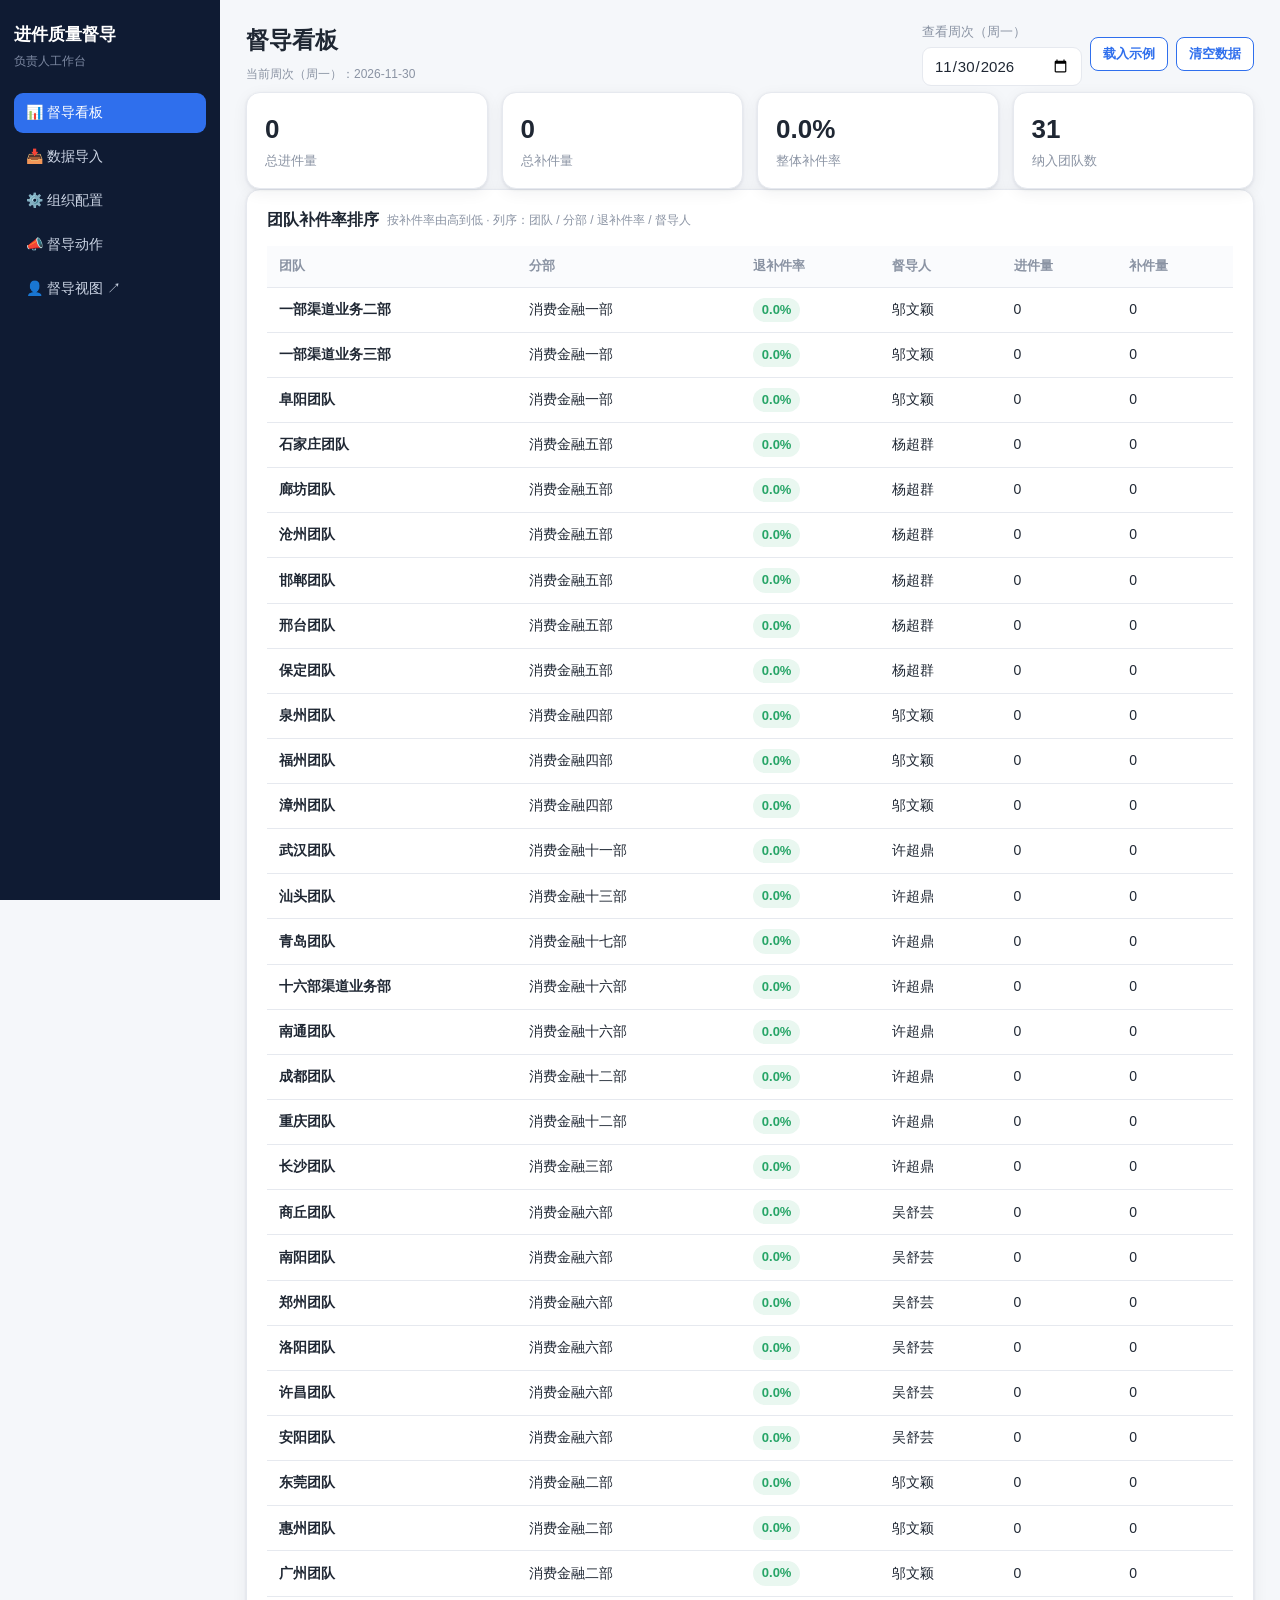
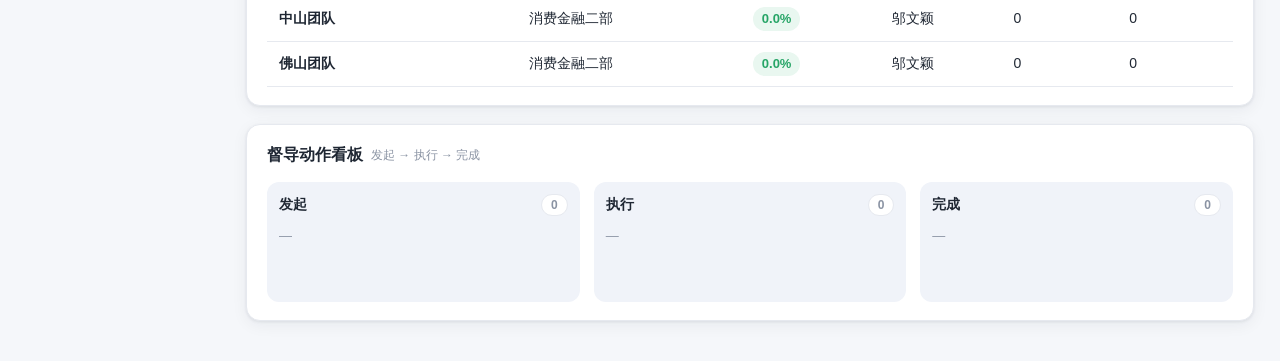
==== index.html @ 747bf4e5 "Add files via upload" ====
<!DOCTYPE html>
<html lang="zh-CN">
<head>
<meta charset="UTF-8">
<meta name="viewport" content="width=device-width,initial-scale=1,viewport-fit=cover">
<title>进件质量督导工作台 · 负责人</title>
<link rel="stylesheet" href="styles.css">
</head>
<body>
<div class="shell">
  <aside class="side">
    <h1>进件质量督导</h1>
    <div class="sub">负责人工作台</div>
    <button class="nav-btn active" data-page="board">📊 督导看板</button>
    <button class="nav-btn" data-page="import">📥 数据导入</button>
    <button class="nav-btn" data-page="config">⚙️ 组织配置</button>
    <button class="nav-btn" data-page="action">📣 督导动作</button>
    <button class="nav-btn" data-page="supervisor" onclick="location.href='supervisor.html'">👤 督导视图 ↗</button>
  </aside>

  <main class="main">
    <div class="row" style="justify-content:space-between;align-items:center;margin-bottom:6px">
      <div>
        <h2 style="margin:0" id="pageTitle">督导看板</h2>
        <div class="tip" id="weekHint"></div>
      </div>
      <div class="row" style="align-items:center;gap:8px">
        <div class="field" style="min-width:160px">
          <label>查看周次（周一）</label>
          <input type="date" id="weekPicker">
        </div>
        <button class="btn ghost sm" id="seedBtn">载入示例</button>
        <button class="btn ghost sm" id="resetBtn">清空数据</button>
      </div>
    </div>

    <!-- 看板 -->
    <section class="page active" id="page-board">
      <div class="kpis" id="kpis"></div>
      <div class="card">
        <h2>团队补件率排序 <span class="tag">按补件率由高到低 · 列序：团队 / 分部 / 退补件率 / 督导人</span></h2>
        <div style="overflow-x:auto">
          <table id="teamTable">
            <thead><tr><th>团队</th><th>分部</th><th>退补件率</th><th>督导人</th><th>进件量</th><th>补件量</th></tr></thead>
            <tbody></tbody>
          </table>
        </div>
      </div>
      <div class="card">
        <h2>督导动作看板 <span class="tag">发起 → 执行 → 完成</span></h2>
        <div class="kanban" id="kanban"></div>
      </div>
    </section>

    <!-- 导入 -->
    <section class="page" id="page-import">
      <div class="card">
        <h2>周进件/补件数据导入</h2>
        <div class="row">
          <div class="field" style="min-width:170px">
            <label>导入周次（周一）</label>
            <input type="date" id="importWeek">
          </div>
        </div>
        <div class="field" style="margin-top:12px">
          <label>CSV 文本（表头：branch,team,person,caseCount,supplementCount）</label>
          <textarea id="csvText" rows="9" placeholder="上海分部,上海一组,王伟,120,18&#10;上海分部,上海二组,赵敏,90,27&#10;北京分部,北京一组,,150,12"></textarea>
        </div>
        <div class="tip">说明：person 可留空（团队/分部级汇总行）；同名分部/团队自动匹配，不存在则自动创建；person 有值且团队内无此人会自动建档。</div>
        <div class="row" style="margin-top:12px">
          <button class="btn" id="importBtn">导入并汇总</button>
          <button class="btn ghost" id="loadSampleCsv">填入示例 CSV</button>
        </div>
        <div class="tip" id="importMsg"></div>
      </div>
    </section>

    <!-- 配置 -->
    <section class="page" id="page-config">
      <div class="card">
        <h2>组织与主数据配置</h2>
        <div class="tabs">
          <button class="tab active" data-tab="branch">分部</button>
          <button class="tab" data-tab="team">团队</button>
          <button class="tab" data-tab="employee">员工</button>
          <button class="tab" data-tab="supervisor">督导员工</button>
          <button class="tab" data-tab="rel">分部-督导关系</button>
          <button class="tab" data-tab="tpl">动作模板</button>
          <button class="tab" data-tab="batch">批量导入</button>
        </div>
        <div id="tab-branch" class="tabpane">
          <div class="row">
            <div class="field"><label>分部名称</label><input id="bName"></div>
            <div class="field" style="max-width:160px"><label>编码(可选)</label><input id="bCode"></div>
            <button class="btn" id="addBranch">添加</button>
          </div>
          <div id="branchList" style="margin-top:12px"></div>
        </div>
        <div id="tab-team" class="tabpane hidden">
          <div class="row">
            <div class="field"><label>团队名称</label><input id="tName"></div>
            <div class="field"><label>所属分部</label><select id="tBranch"></select></div>
            <button class="btn" id="addTeam">添加</button>
          </div>
          <div id="teamList" style="margin-top:12px"></div>
        </div>
        <div id="tab-employee" class="tabpane hidden">
          <div class="row">
            <div class="field"><label>员工姓名</label><input id="eName"></div>
            <div class="field"><label>所属团队</label><select id="eTeam"></select></div>
            <button class="btn" id="addEmp">添加</button>
          </div>
          <div id="empList" style="margin-top:12px"></div>
        </div>
        <div id="tab-supervisor" class="tabpane hidden">
          <div class="row">
            <div class="field"><label>督导姓名</label><input id="sName"></div>
            <button class="btn" id="addSup">添加</button>
          </div>
          <div id="supList" style="margin-top:12px"></div>
        </div>
        <div id="tab-rel" class="tabpane hidden">
          <div class="row">
            <div class="field"><label>分部</label><select id="relBranch"></select></div>
            <div class="field"><label>督导员工</label><select id="relSup"></select></div>
            <button class="btn" id="addRel">建立关系</button>
          </div>
          <div id="relList" style="margin-top:12px"></div>
        </div>
        <div id="tab-tpl" class="tabpane hidden">
          <div class="row">
            <div class="field"><label>模板名称</label><input id="tplName"></div>
            <div class="field" style="max-width:160px"><label>适用层级</label>
              <select id="tplLevel"><option value="branch">分部</option><option value="team">团队</option><option value="person">个人</option></select>
            </div>
          </div>
          <div class="field" style="margin-top:10px"><label>默认内容</label><input id="tplContent"></div>
          <button class="btn" id="addTpl" style="margin-top:10px">添加模板</button>
          <div id="tplList" style="margin-top:12px"></div>
        </div>
        <div id="tab-batch" class="tabpane hidden">
          <h3 style="margin-top:0">通过 Excel / CSV 导入组织架构</h3>
          <div class="tip">表头需含：<b>分部</b>、<b>团队</b>、<b>负责督导人</b>。每一行代表一个团队，系统自动创建分部 / 团队 / 督导员工，并建立「分部-督导」关系。督导人单元格可用 <code>、 , /</code> 分隔多人。</div>
          <div class="row" style="align-items:center;gap:10px;margin-top:10px">
            <input type="file" id="orgFile" accept=".xlsx,.xls,.csv" style="width:auto">
            <button class="btn" id="importOrgBtn">导入组织架构</button>
          </div>
          <label style="margin-top:10px;display:flex;align-items:center;gap:8px;font-size:14px;color:#1f2733;cursor:pointer">
            <input type="checkbox" id="clearOrgChk" checked style="width:auto">
            导入前清空现有组织（将删除当前 <b>分部 / 团队 / 员工 / 督导 / 周数据 / 督导动作</b>，仅保留动作模板）
          </label>
          <div class="tip" id="orgImportMsg"></div>
          <div id="orgSummary" style="margin-top:14px"></div>
        </div>
      </div>
    </section>

    <!-- 督导动作 -->
    <section class="page" id="page-action">
      <div class="card">
        <h2>发起督导动作</h2>
        <div class="row">
          <div class="field" style="max-width:150px"><label>目标层级</label>
            <select id="aLevel"><option value="branch">分部</option><option value="team" selected>团队</option><option value="person">个人</option></select>
          </div>
          <div class="field"><label>目标对象</label><select id="aTarget"></select></div>
          <div class="field" style="max-width:170px"><label>使用模板(可选)</label><select id="aTpl"></select></div>
        </div>
        <div class="row" style="margin-top:10px">
          <div class="field"><label>动作内容</label><input id="aContent" placeholder="描述本次督导动作要求"></div>
          <div class="field" style="max-width:180px"><label>责任人</label><input id="aResp" placeholder="如：陈督导"></div>
        </div>
        <div class="row" style="margin-top:10px">
          <div class="field" style="max-width:170px"><label>发起方</label><select id="aLauncher"></select></div>
          <div class="field" style="max-width:170px"><label>周次</label><input type="date" id="aWeek"></div>
          <button class="btn" id="addAction">发起动作</button>
        </div>
        <div class="tip" id="actionMsg"></div>
      </div>
      <div class="card">
        <h2>当周督导动作 <span class="tag" id="actionWeekTag"></span></h2>
        <div id="actionList"></div>
      </div>
    </section>
  </main>
</div>
<div class="toast" id="toast"></div>
<script src="local-server.js"></script>
<script src="app.js"></script>
</body>
</html>
---- styles.css ----
:root{
  --bg:#f5f7fa; --card:#ffffff; --line:#e6e9ef; --text:#1f2733; --muted:#8a93a3;
  --primary:#2f6fed; --primary-d:#1f56c4; --danger:#e23b3b; --warn:#f0a020; --ok:#27a567;
  --shadow:0 1px 3px rgba(20,30,50,.08),0 4px 16px rgba(20,30,50,.06);
  --radius:14px;
}
*{box-sizing:border-box}
body{margin:0;font-family:-apple-system,BlinkMacSystemFont,"Segoe UI",Roboto,"PingFang SC","Microsoft YaHei",sans-serif;
  background:var(--bg);color:var(--text);font-size:15px;line-height:1.55;-webkit-text-size-adjust:100%}
a{color:var(--primary);text-decoration:none}
button{font-family:inherit;cursor:pointer}
input,select,textarea{font-family:inherit;font-size:15px;padding:9px 11px;border:1px solid var(--line);border-radius:9px;background:#fff;color:var(--text);width:100%}
input:focus,select:focus,textarea:focus{outline:none;border-color:var(--primary);box-shadow:0 0 0 3px rgba(47,111,237,.12)}
label{font-size:13px;color:var(--muted);display:block;margin-bottom:5px}

/* 布局 */
.shell{display:flex;min-height:100vh}
.side{width:220px;flex:0 0 220px;background:#0f1b33;color:#cdd6e6;padding:22px 14px;position:sticky;top:0;height:100vh;overflow:auto}
.side h1{font-size:17px;color:#fff;margin:0 0 4px}
.side .sub{font-size:12px;color:#7e8aa3;margin-bottom:22px}
.nav-btn{display:block;width:100%;text-align:left;background:transparent;border:none;color:#cdd6e6;padding:11px 12px;border-radius:9px;margin-bottom:4px;font-size:14px}
.nav-btn:hover{background:rgba(255,255,255,.06)}
.nav-btn.active{background:var(--primary);color:#fff}
.main{flex:1;padding:22px 26px;max-width:1180px;margin:0 auto;width:100%}
.page{display:none}
.page.active{display:block}
.card{background:var(--card);border:1px solid var(--line);border-radius:var(--radius);box-shadow:var(--shadow);padding:18px 20px;margin-bottom:18px}
.card h2{margin:0 0 14px;font-size:16px;display:flex;align-items:center;gap:8px}
.card h2 .tag{font-size:12px;font-weight:400;color:var(--muted)}

/* 概览 */
.kpis{display:grid;grid-template-columns:repeat(4,1fr);gap:14px}
.kpi{background:var(--card);border:1px solid var(--line);border-radius:var(--radius);padding:16px 18px;box-shadow:var(--shadow)}
.kpi .v{font-size:26px;font-weight:700}
.kpi .l{font-size:13px;color:var(--muted);margin-top:2px}
.kpi .v.danger{color:var(--danger)}

/* 表格 */
table{width:100%;border-collapse:collapse;font-size:14px}
th,td{padding:10px 12px;text-align:left;border-bottom:1px solid var(--line)}
th{font-weight:600;color:var(--muted);background:#fafbfd;font-size:13px}
tbody tr:hover{background:#f7f9fc}
.rate-pill{display:inline-block;padding:2px 9px;border-radius:999px;font-size:13px;font-weight:600}
.rate-high{background:#fdecec;color:var(--danger)}
.rate-mid{background:#fdf3e0;color:var(--warn)}
.rate-low{background:#e9f7f0;color:var(--ok)}

/* 按钮 */
.btn{display:inline-flex;align-items:center;justify-content:center;gap:6px;background:var(--primary);color:#fff;border:none;padding:10px 16px;border-radius:10px;font-size:14px;font-weight:600;min-height:44px}
.btn:hover{background:var(--primary-d)}
.btn.ghost{background:#fff;color:var(--primary);border:1px solid var(--primary)}
.btn.ghost:hover{background:#eef3fe}
.btn.sm{min-height:34px;padding:6px 12px;font-size:13px;border-radius:8px}
.btn.danger{background:var(--danger)}
.btn.warn{background:var(--warn)}
.btn.ok{background:var(--ok)}
.row{display:flex;gap:12px;flex-wrap:wrap;align-items:flex-end}
.field{flex:1;min-width:150px}
.muted{color:var(--muted)}
.tip{font-size:12px;color:var(--muted);margin-top:6px}
.tabs{display:flex;gap:6px;border-bottom:1px solid var(--line);margin-bottom:14px;flex-wrap:wrap}
.tab{padding:9px 14px;border:none;background:none;color:var(--muted);font-size:14px;border-bottom:2px solid transparent}
.tab.active{color:var(--primary);border-bottom-color:var(--primary);font-weight:600}
.hidden{display:none!important}

/* 看板 */
.kanban{display:grid;grid-template-columns:repeat(3,1fr);gap:14px}
.kcol{background:#f0f3f9;border-radius:12px;padding:12px;min-height:120px}
.kcol h3{margin:0 0 10px;font-size:14px;display:flex;justify-content:space-between}
.kcol .cnt{background:#fff;border:1px solid var(--line);border-radius:999px;padding:1px 9px;font-size:12px;color:var(--muted)}
.kcard{background:#fff;border:1px solid var(--line);border-radius:10px;padding:11px 12px;margin-bottom:10px;box-shadow:0 1px 2px rgba(20,30,50,.05)}
.kcard .tt{font-weight:600;font-size:14px;margin-bottom:4px}
.kcard .meta{font-size:12px;color:var(--muted);margin-bottom:8px}
.kcard .acts{display:flex;gap:6px;flex-wrap:wrap}
.status-badge{display:inline-block;padding:1px 8px;border-radius:999px;font-size:12px}
.st-发起{background:#e8effd;color:var(--primary)}
.st-执行{background:#fdf3e0;color:var(--warn)}
.st-完成{background:#e9f7f0;color:var(--ok)}

/* 督导视图树 */
.tree-branch{background:#fff;border:1px solid var(--line);border-radius:12px;padding:14px 16px;margin-bottom:12px}
.tree-branch .bh{font-weight:700;font-size:15px;display:flex;justify-content:space-between;align-items:center}
.tree-branch .teams{display:flex;gap:8px;flex-wrap:wrap;margin:10px 0}
.chip{background:#eef3fe;color:var(--primary);padding:3px 10px;border-radius:999px;font-size:13px}
.act-item{border-left:3px solid var(--primary);background:#fafbff;padding:9px 12px;border-radius:8px;margin-bottom:8px}
.act-item .a-top{display:flex;justify-content:space-between;font-size:13px}
.act-item .a-content{font-size:13px;margin-top:3px;color:#334}
.toast{position:fixed;bottom:24px;left:50%;transform:translateX(-50%);background:#1f2733;color:#fff;padding:11px 18px;border-radius:10px;font-size:14px;opacity:0;transition:.25s;pointer-events:none;z-index:99}
.toast.show{opacity:1}
@media(max-width:880px){
  .shell{flex-direction:column}
  .side{width:100%;height:auto;position:static;display:flex;flex-wrap:wrap;gap:6px;align-items:center;padding:12px}
  .side h1{width:100%;margin-bottom:2px}.side .sub{display:none}
  .nav-btn{width:auto;margin:0}
  .main{padding:16px}
  .kpis{grid-template-columns:repeat(2,1fr)}
  .kanban{grid-template-columns:1fr}
  .row .field{min-width:120px}
}
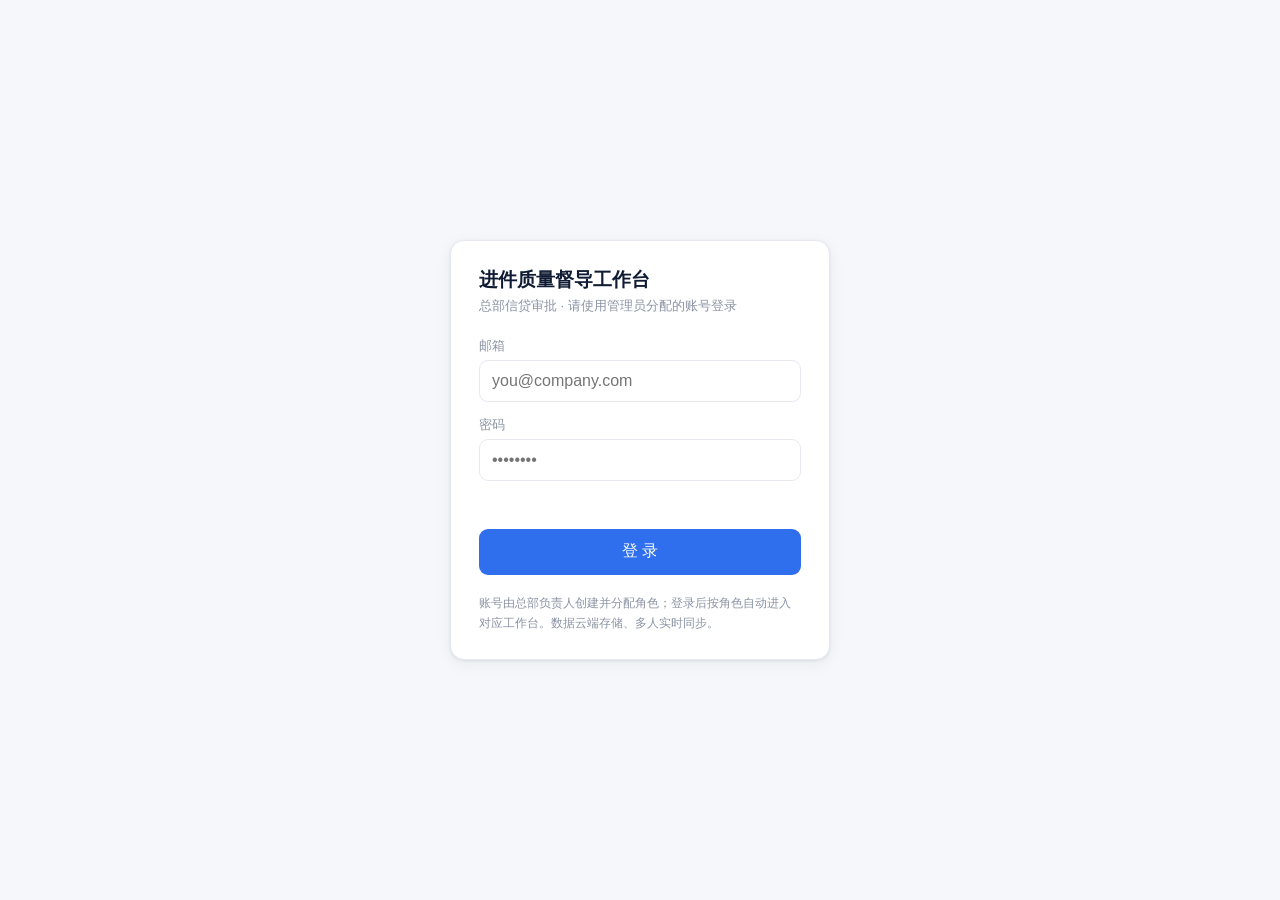
==== commit d90fccf5: "Add files via upload" ====
--- a/index.html
+++ b/index.html
@@ -11,6 +11,8 @@
   <aside class="side">
     <h1>进件质量督导</h1>
     <div class="sub">负责人工作台</div>
+    <div id="whoami" style="font-size:12px;color:#9fb0d0;margin-bottom:10px;word-break:break-all">…</div>
+    <button class="nav-btn" id="logoutBtn" style="background:rgba(226,59,59,.25);color:#ffd7d7;text-align:center">退出登录</button>
     <button class="nav-btn active" data-page="board">📊 督导看板</button>
     <button class="nav-btn" data-page="import">📥 数据导入</button>
     <button class="nav-btn" data-page="config">⚙️ 组织配置</button>
@@ -87,6 +89,7 @@
           <button class="tab" data-tab="rel">分部-督导关系</button>
           <button class="tab" data-tab="tpl">动作模板</button>
           <button class="tab" data-tab="batch">批量导入</button>
+          <button class="tab" data-tab="accounts">账号管理</button>
         </div>
         <div id="tab-branch" class="tabpane">
           <div class="row">
@@ -152,6 +155,17 @@
           <div class="tip" id="orgImportMsg"></div>
           <div id="orgSummary" style="margin-top:14px"></div>
         </div>
+        <div id="tab-accounts" class="tabpane hidden">
+          <div class="tip" id="accTip">在此为团队创建登录账号（免邮箱、免验证）。创建后对方即可用 登录名+密码 登录，并自动限定到所选督导名下分部的数据。</div>
+          <div class="row" style="align-items:flex-end;gap:10px;margin-top:8px;flex-wrap:wrap">
+            <div class="field" style="min-width:210px;flex:1"><label>登录名（邮箱格式，可虚构域名）</label><input id="accEmail" placeholder="wuweny@mycorp.local"></div>
+            <div class="field" style="min-width:140px;flex:1"><label>初始密码</label><input id="accPw" placeholder="自设密码"></div>
+            <div class="field" style="min-width:140px;flex:1"><label>关联督导姓名（决定数据范围）</label><select id="accSup"><option value="">— 暂不关联 —</option></select></div>
+            <button class="btn" id="accCreate" style="min-height:44px">创建账号</button>
+          </div>
+          <div id="accMsg" style="margin-top:8px;min-height:18px;font-size:13px;color:#27a567"></div>
+          <div id="accList" style="margin-top:14px"></div>
+        </div>
       </div>
     </section>
 
@@ -185,6 +199,8 @@
   </main>
 </div>
 <div class="toast" id="toast"></div>
+<script src="config.js"></script>
+<script src="supabase.js"></script>
 <script src="local-server.js"></script>
 <script src="app.js"></script>
 </body>
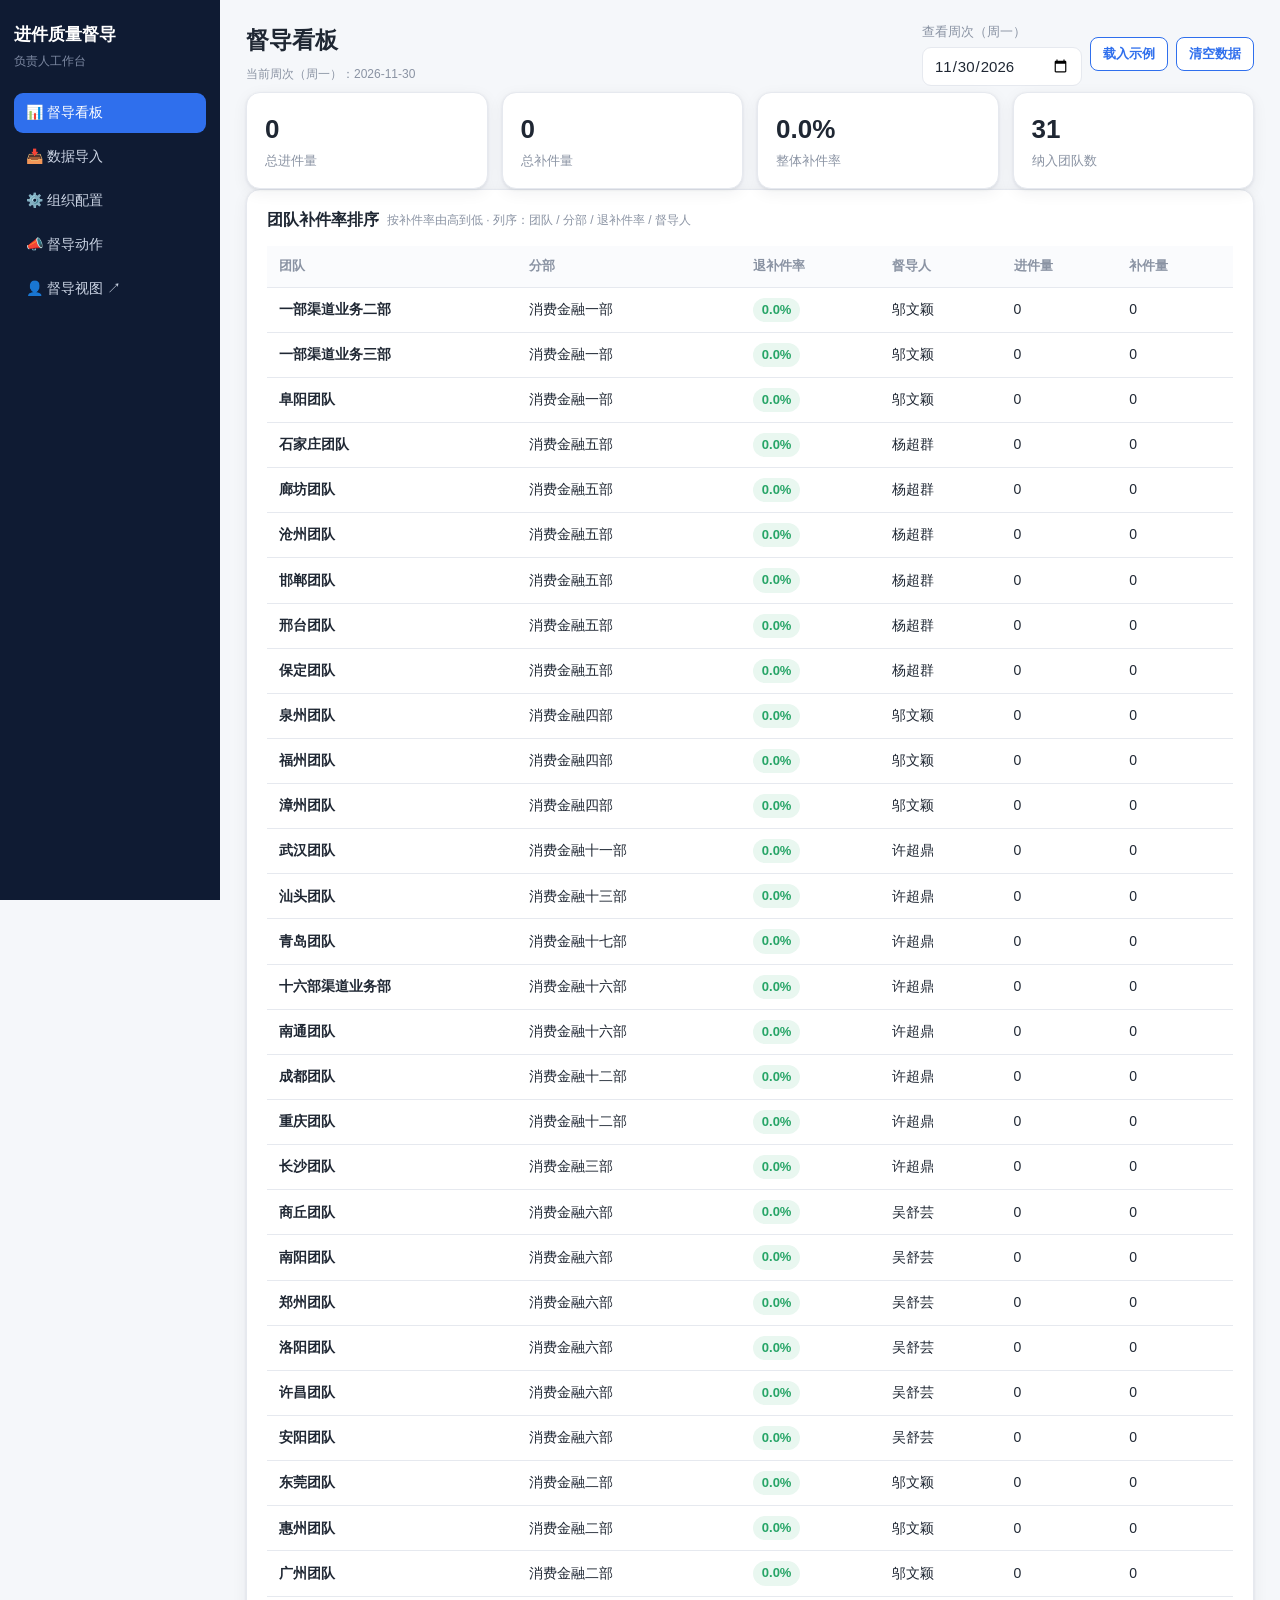
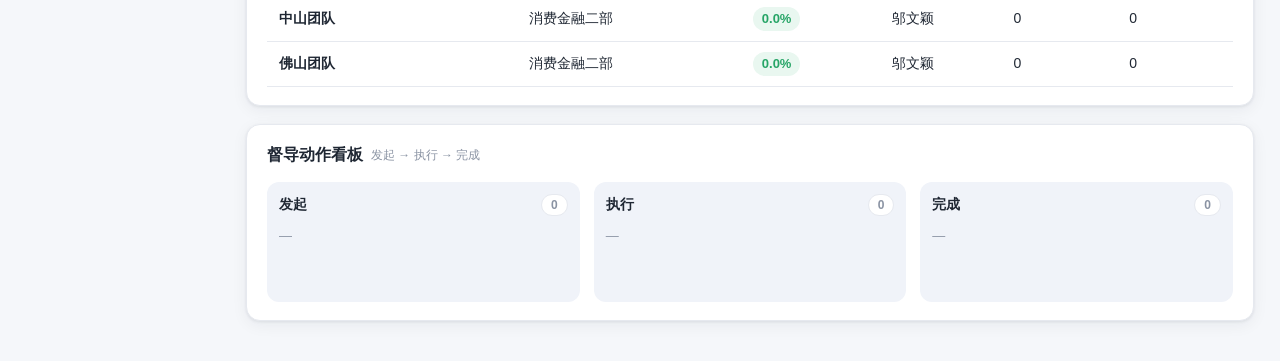
==== commit b6c7425e: "Add files via upload" ====
--- a/index.html
+++ b/index.html
@@ -11,8 +11,6 @@
   <aside class="side">
     <h1>进件质量督导</h1>
     <div class="sub">负责人工作台</div>
-    <div id="whoami" style="font-size:12px;color:#9fb0d0;margin-bottom:10px;word-break:break-all">…</div>
-    <button class="nav-btn" id="logoutBtn" style="background:rgba(226,59,59,.25);color:#ffd7d7;text-align:center">退出登录</button>
     <button class="nav-btn active" data-page="board">📊 督导看板</button>
     <button class="nav-btn" data-page="import">📥 数据导入</button>
     <button class="nav-btn" data-page="config">⚙️ 组织配置</button>
@@ -89,7 +87,6 @@
           <button class="tab" data-tab="rel">分部-督导关系</button>
           <button class="tab" data-tab="tpl">动作模板</button>
           <button class="tab" data-tab="batch">批量导入</button>
-          <button class="tab" data-tab="accounts">账号管理</button>
         </div>
         <div id="tab-branch" class="tabpane">
           <div class="row">
@@ -155,17 +152,6 @@
           <div class="tip" id="orgImportMsg"></div>
           <div id="orgSummary" style="margin-top:14px"></div>
         </div>
-        <div id="tab-accounts" class="tabpane hidden">
-          <div class="tip" id="accTip">在此为团队创建登录账号（免邮箱、免验证）。创建后对方即可用 登录名+密码 登录，并自动限定到所选督导名下分部的数据。</div>
-          <div class="row" style="align-items:flex-end;gap:10px;margin-top:8px;flex-wrap:wrap">
-            <div class="field" style="min-width:210px;flex:1"><label>登录名（邮箱格式，可虚构域名）</label><input id="accEmail" placeholder="wuweny@mycorp.local"></div>
-            <div class="field" style="min-width:140px;flex:1"><label>初始密码</label><input id="accPw" placeholder="自设密码"></div>
-            <div class="field" style="min-width:140px;flex:1"><label>关联督导姓名（决定数据范围）</label><select id="accSup"><option value="">— 暂不关联 —</option></select></div>
-            <button class="btn" id="accCreate" style="min-height:44px">创建账号</button>
-          </div>
-          <div id="accMsg" style="margin-top:8px;min-height:18px;font-size:13px;color:#27a567"></div>
-          <div id="accList" style="margin-top:14px"></div>
-        </div>
       </div>
     </section>
 
@@ -199,8 +185,6 @@
   </main>
 </div>
 <div class="toast" id="toast"></div>
-<script src="config.js"></script>
-<script src="supabase.js"></script>
 <script src="local-server.js"></script>
 <script src="app.js"></script>
 </body>
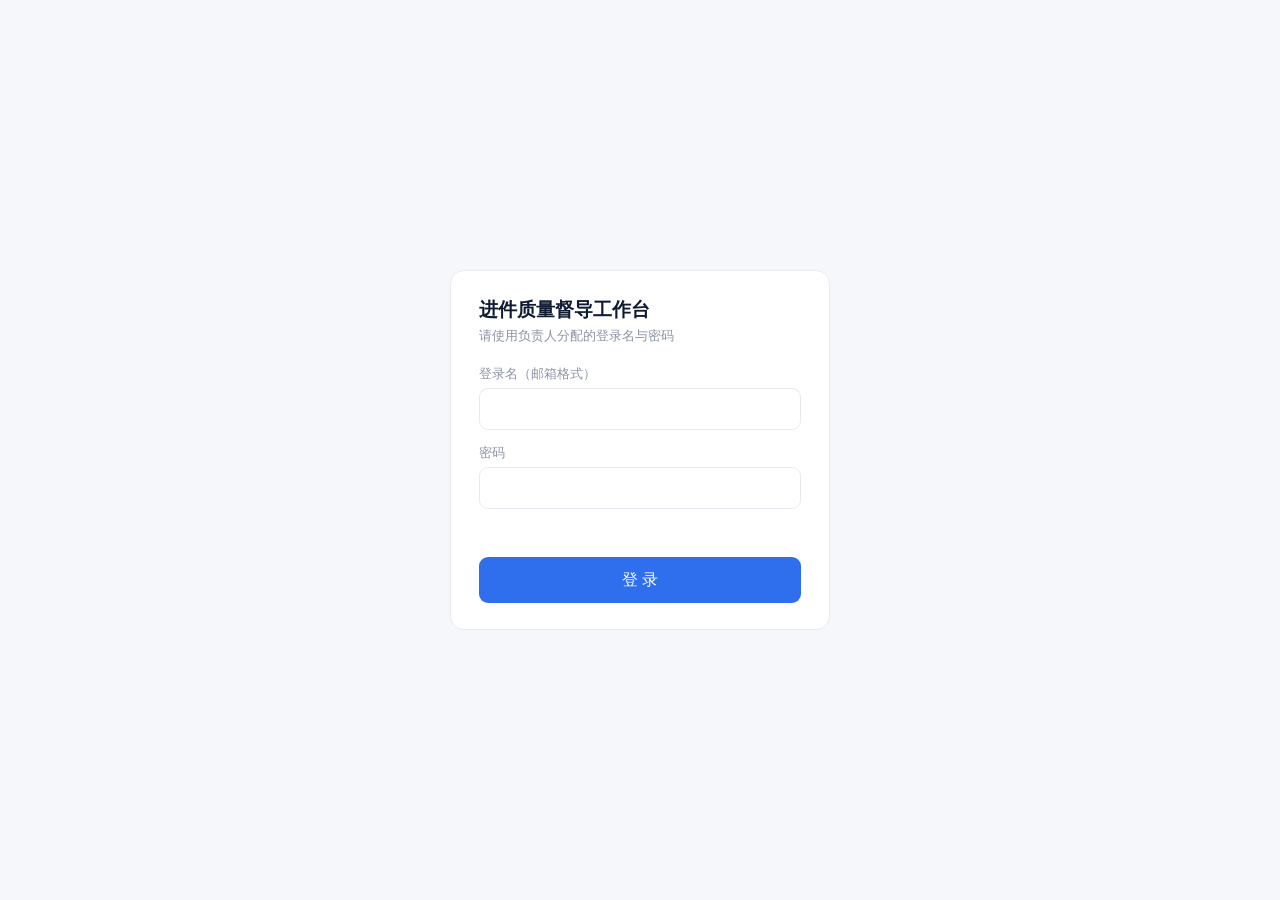
==== commit c6505b94: "Add files via upload" ====
--- a/index.html
+++ b/index.html
@@ -11,6 +11,8 @@
   <aside class="side">
     <h1>进件质量督导</h1>
     <div class="sub">负责人工作台</div>
+    <div id="whoami" style="font-size:12px;color:#9fb0d0;margin-bottom:10px;word-break:break-all">…</div>
+    <button class="nav-btn" id="logoutBtn" style="background:rgba(226,59,59,.25);color:#ffd7d7;text-align:center">退出登录</button>
     <button class="nav-btn active" data-page="board">📊 督导看板</button>
     <button class="nav-btn" data-page="import">📥 数据导入</button>
     <button class="nav-btn" data-page="config">⚙️ 组织配置</button>
@@ -87,6 +89,7 @@
           <button class="tab" data-tab="rel">分部-督导关系</button>
           <button class="tab" data-tab="tpl">动作模板</button>
           <button class="tab" data-tab="batch">批量导入</button>
+          <button class="tab" data-tab="accounts">账号管理</button>
         </div>
         <div id="tab-branch" class="tabpane">
           <div class="row">
@@ -152,6 +155,17 @@
           <div class="tip" id="orgImportMsg"></div>
           <div id="orgSummary" style="margin-top:14px"></div>
         </div>
+        <div id="tab-accounts" class="tabpane hidden">
+          <div class="tip" id="accTip">在此为团队创建登录账号（免邮箱、免验证）。创建后对方即可用 登录名+密码 登录，并自动限定到所选督导名下分部的数据。</div>
+          <div class="row" style="align-items:flex-end;gap:10px;margin-top:8px;flex-wrap:wrap">
+            <div class="field" style="min-width:210px;flex:1"><label>登录名（邮箱格式，可虚构域名）</label><input id="accEmail" placeholder="wuweny@mycorp.local"></div>
+            <div class="field" style="min-width:140px;flex:1"><label>初始密码</label><input id="accPw" placeholder="自设密码"></div>
+            <div class="field" style="min-width:140px;flex:1"><label>关联督导姓名（决定数据范围）</label><select id="accSup"><option value="">— 暂不关联 —</option></select></div>
+            <button class="btn" id="accCreate" style="min-height:44px">创建账号</button>
+          </div>
+          <div id="accMsg" style="margin-top:8px;min-height:18px;font-size:13px;color:#27a567"></div>
+          <div id="accList" style="margin-top:14px"></div>
+        </div>
       </div>
     </section>
 
@@ -185,6 +199,8 @@
   </main>
 </div>
 <div class="toast" id="toast"></div>
+<script src="config.js"></script>
+<script src="wbcloud.js"></script>
 <script src="local-server.js"></script>
 <script src="app.js"></script>
 </body>
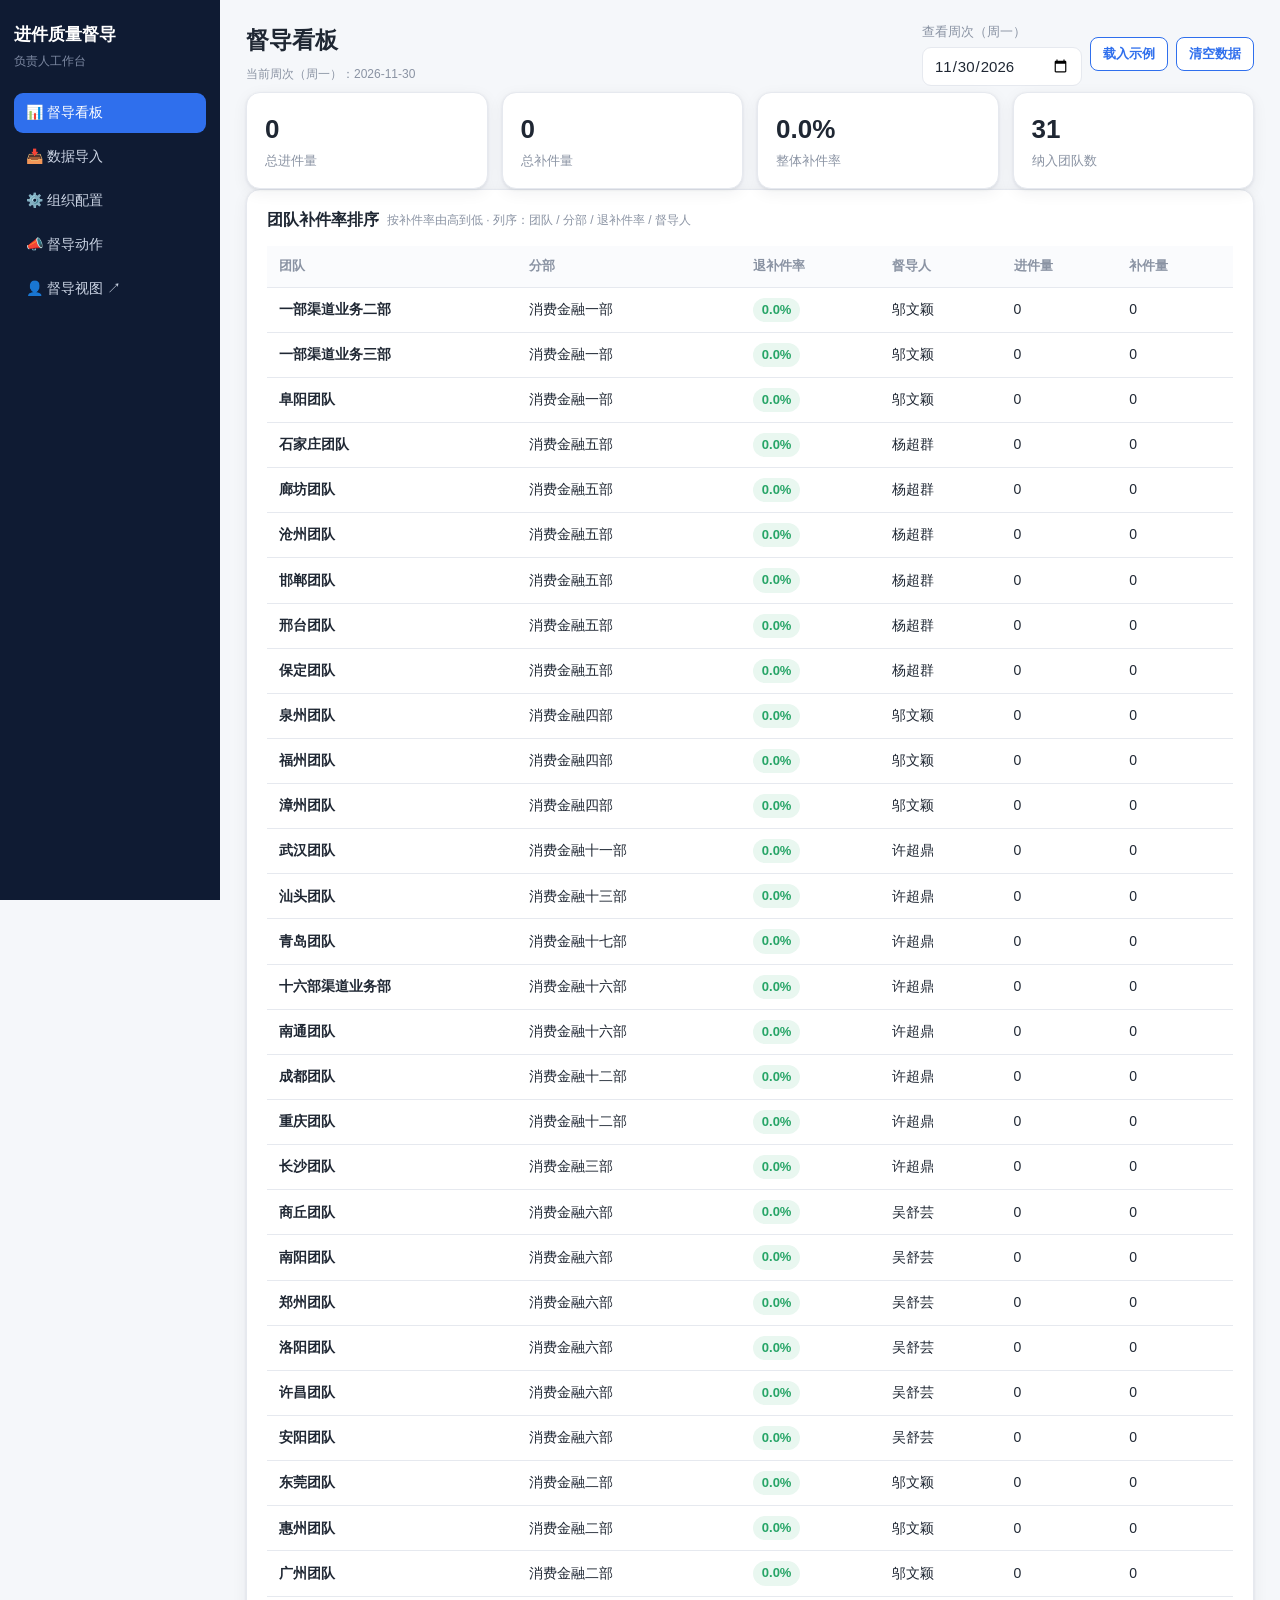
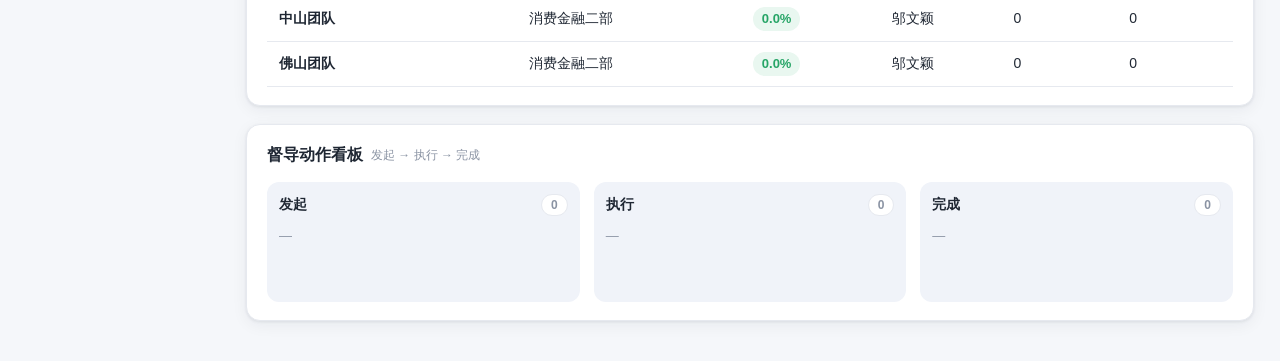
==== commit 035935f5: "Add files via upload" ====
--- a/index.html
+++ b/index.html
@@ -11,8 +11,6 @@
   <aside class="side">
     <h1>进件质量督导</h1>
     <div class="sub">负责人工作台</div>
-    <div id="whoami" style="font-size:12px;color:#9fb0d0;margin-bottom:10px;word-break:break-all">…</div>
-    <button class="nav-btn" id="logoutBtn" style="background:rgba(226,59,59,.25);color:#ffd7d7;text-align:center">退出登录</button>
     <button class="nav-btn active" data-page="board">📊 督导看板</button>
     <button class="nav-btn" data-page="import">📥 数据导入</button>
     <button class="nav-btn" data-page="config">⚙️ 组织配置</button>
@@ -89,7 +87,6 @@
           <button class="tab" data-tab="rel">分部-督导关系</button>
           <button class="tab" data-tab="tpl">动作模板</button>
           <button class="tab" data-tab="batch">批量导入</button>
-          <button class="tab" data-tab="accounts">账号管理</button>
         </div>
         <div id="tab-branch" class="tabpane">
           <div class="row">
@@ -155,17 +152,6 @@
           <div class="tip" id="orgImportMsg"></div>
           <div id="orgSummary" style="margin-top:14px"></div>
         </div>
-        <div id="tab-accounts" class="tabpane hidden">
-          <div class="tip" id="accTip">在此为团队创建登录账号（免邮箱、免验证）。创建后对方即可用 登录名+密码 登录，并自动限定到所选督导名下分部的数据。</div>
-          <div class="row" style="align-items:flex-end;gap:10px;margin-top:8px;flex-wrap:wrap">
-            <div class="field" style="min-width:210px;flex:1"><label>登录名（邮箱格式，可虚构域名）</label><input id="accEmail" placeholder="wuweny@mycorp.local"></div>
-            <div class="field" style="min-width:140px;flex:1"><label>初始密码</label><input id="accPw" placeholder="自设密码"></div>
-            <div class="field" style="min-width:140px;flex:1"><label>关联督导姓名（决定数据范围）</label><select id="accSup"><option value="">— 暂不关联 —</option></select></div>
-            <button class="btn" id="accCreate" style="min-height:44px">创建账号</button>
-          </div>
-          <div id="accMsg" style="margin-top:8px;min-height:18px;font-size:13px;color:#27a567"></div>
-          <div id="accList" style="margin-top:14px"></div>
-        </div>
       </div>
     </section>
 
@@ -199,8 +185,6 @@
   </main>
 </div>
 <div class="toast" id="toast"></div>
-<script src="config.js"></script>
-<script src="wbcloud.js"></script>
 <script src="local-server.js"></script>
 <script src="app.js"></script>
 </body>
